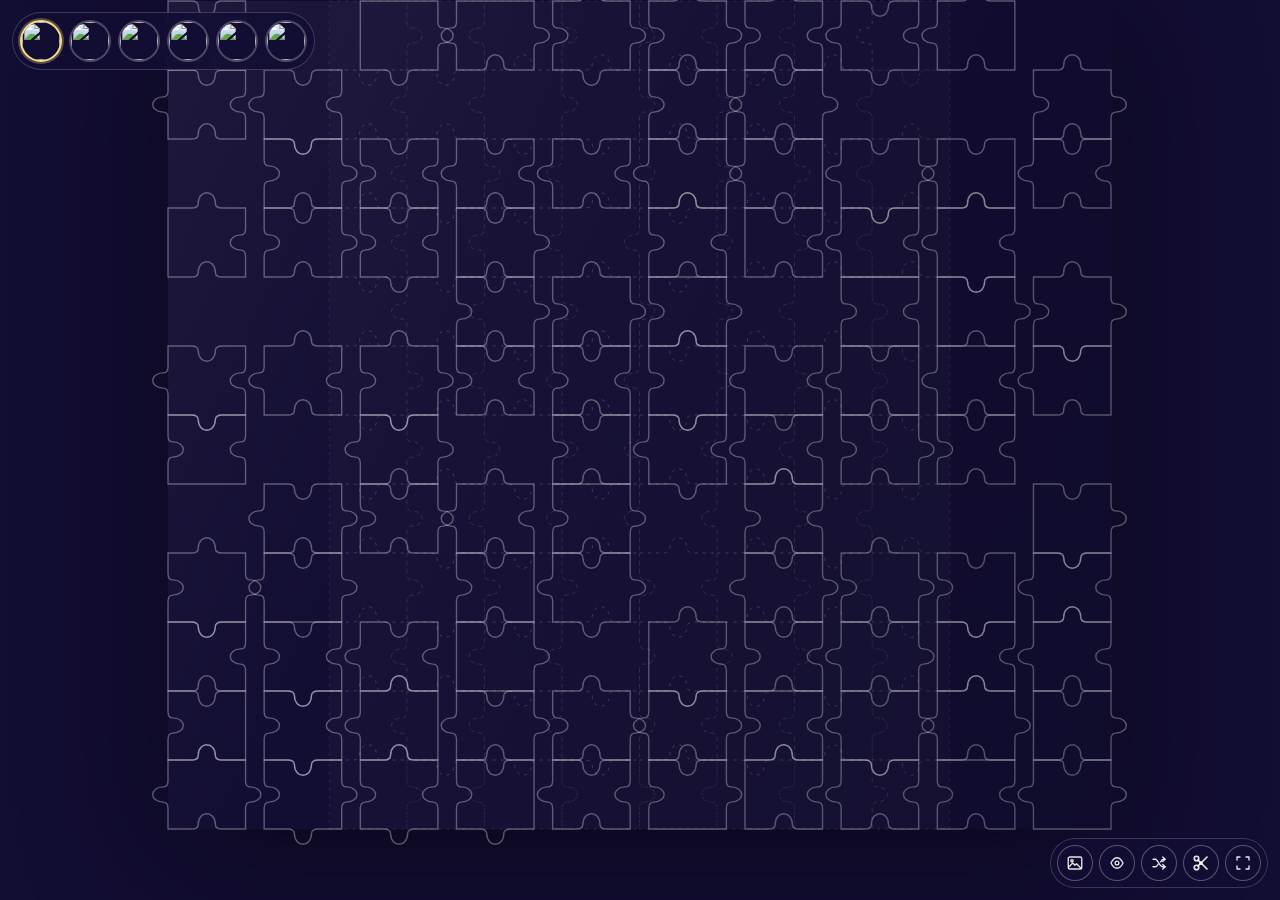
==== index.html @ 7d9d4f7b "Create separate artwork puzzle pages" ====
<!doctype html>
<html lang="en">
<head>
  <meta charset="UTF-8" />
  <meta name="viewport" content="width=device-width, initial-scale=1.0" />
  <title>AM Pattern 1</title>
  <link rel="stylesheet" href="styles.css" />
</head>
<body data-artwork="abdullah">
  <main class="game-shell">
    <div id="board" class="board" aria-label="Jigsaw puzzle board"></div>
    <div class="art-picker" aria-label="Choose artwork">
      <a class="art-option active" data-artwork="abdullah" href="abdullah.html" aria-label="Abdullah Ibrahim" aria-current="page"><img src="public/artworks/abdullah-ibrahim.jpg" alt="" draggable="false" /></a>
      <a class="art-option" data-artwork="bra-hugh" href="bra-hugh.html" aria-label="Bra Hugh"><img src="public/artworks/bra-hugh.jpg" alt="" draggable="false" /></a>
      <a class="art-option" data-artwork="mr-flavour" href="mr-flavour.html" aria-label="Mr Flavour"><img src="public/artworks/mr-flavour.jpg" alt="" draggable="false" /></a>
      <a class="art-option" data-artwork="tems" href="tems.html" aria-label="Tems"><img src="public/artworks/tems.jpg" alt="" draggable="false" /></a>
      <a class="art-option" data-artwork="thandiswa" href="thandiswa-mazwai.html" aria-label="Thandiswa Mazwai"><img src="public/artworks/thandiswa-mazwai.jpg" alt="" draggable="false" /></a>
      <a class="art-option" data-artwork="tyla" href="tyla.html" aria-label="Tyla"><img src="public/artworks/tyla.jpg" alt="" draggable="false" /></a>
    </div>
    <div class="floating-controls" aria-label="Puzzle controls">
      <button type="button" class="round-control" id="showImage" aria-label="Show reference image">
        <svg class="control-icon" viewBox="0 0 24 24" aria-hidden="true"><rect x="3" y="4" width="18" height="16" rx="2"/><circle cx="8" cy="9" r="1.5"/><path d="m4 17 5-5 3 3 2-2 6 6"/></svg>
      </button>
      <button type="button" class="round-control" id="ghostBtn" aria-label="Toggle ghost image">
        <svg class="control-icon" viewBox="0 0 24 24" aria-hidden="true"><path d="M4 12c2.4-5 5-7 8-7s5.6 2 8 7c-2.4 5-5 7-8 7s-5.6-2-8-7Z"/><circle cx="12" cy="12" r="2.5"/></svg>
      </button>
      <button type="button" class="round-control" id="shuffleBtn" aria-label="Shuffle pieces">
        <svg class="control-icon" viewBox="0 0 24 24" aria-hidden="true"><path d="M4 7h3c4 0 5 10 10 10h3"/><path d="m17 14 3 3-3 3"/><path d="M4 17h3c1.7 0 2.8-1.6 3.7-3.4M14.2 10.4C15.1 8.8 16.2 7 18 7h2"/><path d="m17 4 3 3-3 3"/></svg>
      </button>
      <button type="button" class="round-control" id="separateBtn" aria-label="Separate connected pieces">
        <svg class="control-icon" viewBox="0 0 24 24" aria-hidden="true"><circle cx="6" cy="6" r="3"/><circle cx="6" cy="18" r="3"/><circle cx="12" cy="12" r="1.4"/><path d="M8.12 8.12 12 12 20 4"/><path d="M8.12 15.88 12 12 20 20"/></svg>
      </button>
      <button type="button" class="round-control" id="fullscreenBtn" aria-label="Fullscreen">
        <svg class="control-icon" viewBox="0 0 24 24" aria-hidden="true"><path d="M8 4H4v4M16 4h4v4M20 16v4h-4M4 16v4h4"/></svg>
      </button>
    </div>
    <div id="imageModal" class="modal" aria-hidden="true"><div class="modal-card"><button type="button" class="modal-close" id="closeModal" aria-label="Close"><svg class="control-icon" viewBox="0 0 24 24" aria-hidden="true"><path d="m6 6 12 12M18 6 6 18"/></svg></button><img src="public/artworks/abdullah-ibrahim.jpg" alt="Abdullah Ibrahim artwork"/></div></div>
    <div id="winToast" class="win-toast" aria-hidden="true"><span class="win-spark" aria-hidden="true"></span><button type="button" id="playAgain" aria-label="Play again"><svg class="control-icon" viewBox="0 0 24 24" aria-hidden="true"><path d="M20 11a8 8 0 1 0 1 4"/><path d="M20 5v6h-6"/></svg></button></div>
    <span id="timer" hidden>00:00</span><span id="progressText" hidden>0 / 96 placed</span><span id="progressFill" hidden></span><span id="statusText" hidden></span><span id="finalTime" hidden>00:00</span>
  </main>
  <script src="app.js"></script>
</body>
</html>
---- styles.css ----
*{box-sizing:border-box}html,body{margin:0;width:100%;height:100%;overflow:hidden}body{background:#120d32;font-family:system-ui,sans-serif;overscroll-behavior:none;-webkit-user-select:none;user-select:none;-webkit-touch-callout:none}.game-shell{width:100%;height:100%;display:grid;place-items:center;position:relative;padding-bottom:max(0px,calc(env(safe-area-inset-bottom) + 70px));-webkit-user-select:none;user-select:none}.board{position:relative;background:#120d32;overflow:visible;touch-action:none;filter:drop-shadow(0 24px 70px rgba(0,0,0,.42));-webkit-user-select:none;user-select:none}.board:after{content:"";position:absolute;inset:0;pointer-events:none;background:linear-gradient(115deg,rgba(255,255,255,.05),transparent 35%,rgba(0,0,0,.12))}#puzzleSvg{position:absolute;inset:0;width:100%;height:100%;overflow:visible;display:block;-webkit-user-select:none;user-select:none;touch-action:none}.ghost-image{opacity:0;transition:opacity .25s;pointer-events:none}.ghost-on .ghost-image{opacity:.2}.slot{fill:rgba(255,255,255,.018);stroke:rgba(255,255,255,.15);stroke-width:1.1;stroke-dasharray:5 8;pointer-events:none}.cluster{isolation:isolate;cursor:grab;transition:none;touch-action:none;-webkit-user-select:none;user-select:none;-webkit-touch-callout:none}.cluster.dragging{cursor:grabbing;filter:none;opacity:.94}.piece{pointer-events:visiblePainted;touch-action:none;-webkit-user-select:none;user-select:none;-webkit-touch-callout:none}.piece image{pointer-events:visiblePainted;-webkit-user-drag:none;user-drag:none}.piece-outline{fill:none;stroke:rgba(255,255,255,.32);stroke-width:1.4;vector-effect:non-scaling-stroke;pointer-events:none}.cluster.snap-hint .piece-outline{stroke:#f4df84;stroke-width:2.6;filter:drop-shadow(0 0 6px rgba(244,223,132,.6))}.cluster.locked{cursor:default;filter:drop-shadow(0 0 4px rgba(255,255,255,.13))}.cluster.locked .piece-outline{stroke:rgba(255,255,255,.18)}.floating-controls{position:fixed;right:max(12px,env(safe-area-inset-right));bottom:max(12px,env(safe-area-inset-bottom));display:flex;gap:6px;padding:6px;border:1px solid rgba(255,255,255,.18);border-radius:999px;background:rgba(18,13,50,.8);backdrop-filter:blur(12px);-webkit-backdrop-filter:blur(12px);z-index:20;-webkit-user-select:none;user-select:none;-webkit-touch-callout:none;pointer-events:none}.round-control{display:grid;place-items:center;width:36px;height:36px;padding:0;border:1px solid rgba(255,255,255,.3);border-radius:50%;background:rgba(18,13,50,.72);backdrop-filter:blur(8px);-webkit-backdrop-filter:blur(8px);color:rgba(255,255,255,.9);cursor:pointer;-webkit-tap-highlight-color:transparent;-webkit-user-select:none;user-select:none;-webkit-touch-callout:none;touch-action:manipulation;pointer-events:auto}.round-control:hover,.round-control:focus-visible{background:rgba(255,255,255,.16);outline:none}.control-icon{width:18px;height:18px;fill:none;stroke:currentColor;stroke-width:1.8;stroke-linecap:round;stroke-linejoin:round;pointer-events:none}#separateBtn .control-icon{stroke-width:2.2}.round-control>*{pointer-events:none}.modal{position:fixed;inset:0;display:none;place-items:center;padding:20px;background:rgba(18,13,50,.82);z-index:30}.modal.open{display:grid}.modal-card{position:relative;max-width:90vw;max-height:90vh;background:#120d32;padding:8px}.modal-card img{display:block;max-width:calc(90vw - 16px);max-height:calc(90vh - 16px);width:auto;height:auto;-webkit-user-drag:none}.modal-close{position:absolute;right:5px;top:5px;display:grid;place-items:center;width:30px;height:30px;padding:0;border:0;border-radius:50%;background:#f5f2ed;color:#120d32;cursor:pointer;-webkit-tap-highlight-color:transparent;touch-action:manipulation}.modal-close .control-icon{width:16px;height:16px}.win-toast{position:fixed;left:50%;bottom:max(20px,calc(env(safe-area-inset-bottom) + 82px));transform:translate(-50%,110px);opacity:0;transition:.4s;z-index:40}.win-toast.show{transform:translate(-50%,0);opacity:1}.win-toast button{display:grid;place-items:center;width:38px;height:38px;padding:0;border:1px solid rgba(255,255,255,.4);border-radius:50%;background:#17132c;color:#fff;cursor:pointer;-webkit-tap-highlight-color:transparent}.win-spark{display:none}#timer,#progressText,#progressFill,#statusText,#finalTime{display:none}@media(max-width:600px){.game-shell{padding-bottom:max(0px,calc(env(safe-area-inset-bottom) + 78px))}.floating-controls{right:12px;gap:5px;padding:5px}.round-control{width:34px;height:34px}.control-icon{width:17px;height:17px}}@media(max-width:390px){.floating-controls{gap:3px;padding:4px}.round-control{width:31px;height:31px}.control-icon{width:16px;height:16px}}
.art-picker{position:fixed;left:max(12px,env(safe-area-inset-left));top:max(12px,env(safe-area-inset-top));display:flex;gap:7px;padding:7px;border:1px solid rgba(255,255,255,.18);border-radius:999px;background:rgba(18,13,50,.8);backdrop-filter:blur(12px);-webkit-backdrop-filter:blur(12px);z-index:21;max-width:calc(100vw - 24px);overflow-x:auto;overscroll-behavior:contain;-webkit-user-select:none;user-select:none;-webkit-touch-callout:none}.art-option{flex:0 0 auto;width:42px;height:42px;padding:0;border:2px solid rgba(255,255,255,.25);border-radius:50%;overflow:hidden;background:#120d32;cursor:pointer;touch-action:manipulation;-webkit-tap-highlight-color:transparent;-webkit-user-select:none;user-select:none}.art-option img{display:block;width:100%;height:100%;object-fit:cover;pointer-events:none;-webkit-user-drag:none}.art-option.active{border-color:#f4df84;box-shadow:0 0 0 2px rgba(244,223,132,.3)}.art-option:focus-visible{outline:2px solid #f4df84;outline-offset:2px}@media(max-width:600px){.art-picker{left:50%;transform:translateX(-50%);gap:5px;padding:5px;max-width:calc(100vw - 20px)}.art-option{width:38px;height:38px}}@media(max-width:390px){.art-picker{gap:3px;padding:4px}.art-option{width:34px;height:34px}}
.art-option{display:block;text-decoration:none}.cluster.flicking{cursor:grabbing;filter:drop-shadow(0 9px 12px rgba(0,0,0,.28));transition:none}
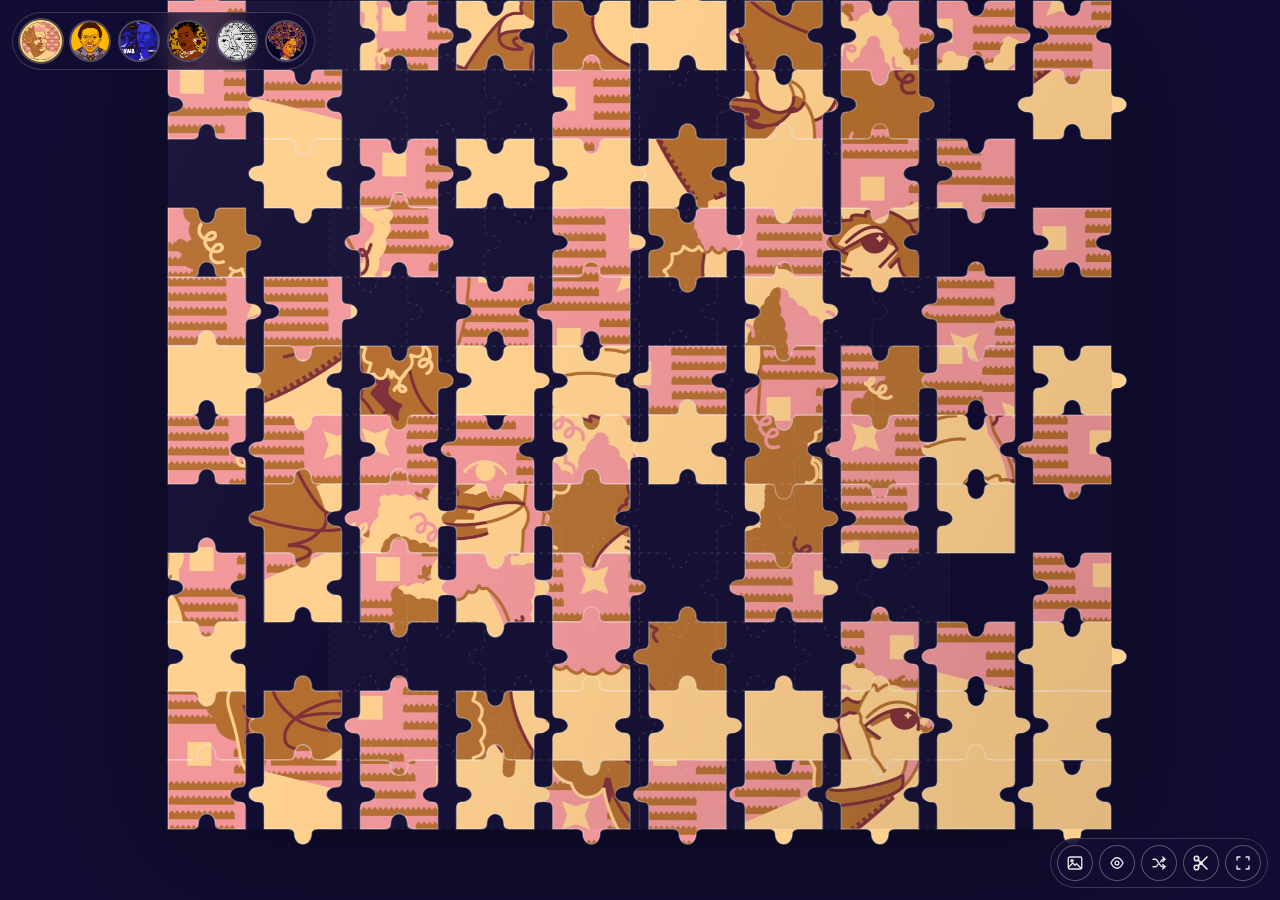
==== commit 1bccde36: "Fix artwork page asset paths" ====
--- a/index.html
+++ b/index.html
@@ -10,12 +10,12 @@
   <main class="game-shell">
     <div id="board" class="board" aria-label="Jigsaw puzzle board"></div>
     <div class="art-picker" aria-label="Choose artwork">
-      <a class="art-option active" data-artwork="abdullah" href="abdullah.html" aria-label="Abdullah Ibrahim" aria-current="page"><img src="public/artworks/abdullah-ibrahim.jpg" alt="" draggable="false" /></a>
-      <a class="art-option" data-artwork="bra-hugh" href="bra-hugh.html" aria-label="Bra Hugh"><img src="public/artworks/bra-hugh.jpg" alt="" draggable="false" /></a>
-      <a class="art-option" data-artwork="mr-flavour" href="mr-flavour.html" aria-label="Mr Flavour"><img src="public/artworks/mr-flavour.jpg" alt="" draggable="false" /></a>
-      <a class="art-option" data-artwork="tems" href="tems.html" aria-label="Tems"><img src="public/artworks/tems.jpg" alt="" draggable="false" /></a>
-      <a class="art-option" data-artwork="thandiswa" href="thandiswa-mazwai.html" aria-label="Thandiswa Mazwai"><img src="public/artworks/thandiswa-mazwai.jpg" alt="" draggable="false" /></a>
-      <a class="art-option" data-artwork="tyla" href="tyla.html" aria-label="Tyla"><img src="public/artworks/tyla.jpg" alt="" draggable="false" /></a>
+      <a class="art-option active" data-artwork="abdullah" href="abdullah.html" aria-label="Abdullah Ibrahim" aria-current="page"><img src="abdullah-ibrahim.jpg" alt="" draggable="false" /></a>
+      <a class="art-option" data-artwork="bra-hugh" href="bra-hugh.html" aria-label="Bra Hugh"><img src="bra-hugh.jpg" alt="" draggable="false" /></a>
+      <a class="art-option" data-artwork="mr-flavour" href="mr-flavour.html" aria-label="Mr Flavour"><img src="mr-flavour.jpg" alt="" draggable="false" /></a>
+      <a class="art-option" data-artwork="tems" href="tems.html" aria-label="Tems"><img src="tems.jpg" alt="" draggable="false" /></a>
+      <a class="art-option" data-artwork="thandiswa" href="thandiswa-mazwai.html" aria-label="Thandiswa Mazwai"><img src="thandiswa-mazwai.jpg" alt="" draggable="false" /></a>
+      <a class="art-option" data-artwork="tyla" href="tyla.html" aria-label="Tyla"><img src="tyla.jpg" alt="" draggable="false" /></a>
     </div>
     <div class="floating-controls" aria-label="Puzzle controls">
       <button type="button" class="round-control" id="showImage" aria-label="Show reference image">
@@ -34,7 +34,7 @@
         <svg class="control-icon" viewBox="0 0 24 24" aria-hidden="true"><path d="M8 4H4v4M16 4h4v4M20 16v4h-4M4 16v4h4"/></svg>
       </button>
     </div>
-    <div id="imageModal" class="modal" aria-hidden="true"><div class="modal-card"><button type="button" class="modal-close" id="closeModal" aria-label="Close"><svg class="control-icon" viewBox="0 0 24 24" aria-hidden="true"><path d="m6 6 12 12M18 6 6 18"/></svg></button><img src="public/artworks/abdullah-ibrahim.jpg" alt="Abdullah Ibrahim artwork"/></div></div>
+    <div id="imageModal" class="modal" aria-hidden="true"><div class="modal-card"><button type="button" class="modal-close" id="closeModal" aria-label="Close"><svg class="control-icon" viewBox="0 0 24 24" aria-hidden="true"><path d="m6 6 12 12M18 6 6 18"/></svg></button><img src="abdullah-ibrahim.jpg" alt="Abdullah Ibrahim artwork"/></div></div>
     <div id="winToast" class="win-toast" aria-hidden="true"><span class="win-spark" aria-hidden="true"></span><button type="button" id="playAgain" aria-label="Play again"><svg class="control-icon" viewBox="0 0 24 24" aria-hidden="true"><path d="M20 11a8 8 0 1 0 1 4"/><path d="M20 5v6h-6"/></svg></button></div>
     <span id="timer" hidden>00:00</span><span id="progressText" hidden>0 / 96 placed</span><span id="progressFill" hidden></span><span id="statusText" hidden></span><span id="finalTime" hidden>00:00</span>
   </main>
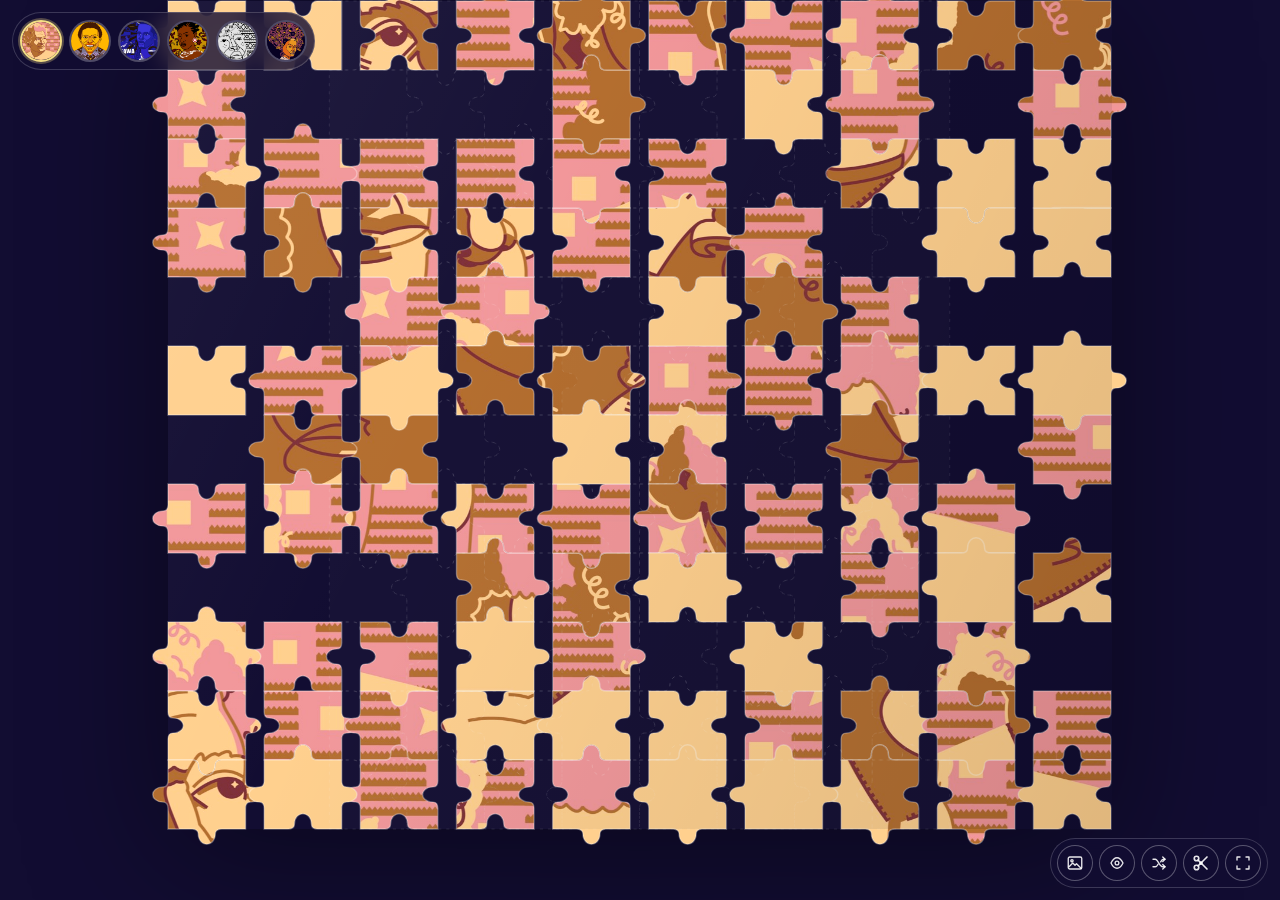
==== commit 82649461: "Refresh separate puzzle pages" ====
--- a/index.html
+++ b/index.html
@@ -4,7 +4,7 @@
   <meta charset="UTF-8" />
   <meta name="viewport" content="width=device-width, initial-scale=1.0" />
   <title>AM Pattern 1</title>
-  <link rel="stylesheet" href="styles.css" />
+  <link rel="stylesheet" href="styles.css?v=artwork-pages-2" />
 </head>
 <body data-artwork="abdullah">
   <main class="game-shell">
@@ -38,6 +38,6 @@
     <div id="winToast" class="win-toast" aria-hidden="true"><span class="win-spark" aria-hidden="true"></span><button type="button" id="playAgain" aria-label="Play again"><svg class="control-icon" viewBox="0 0 24 24" aria-hidden="true"><path d="M20 11a8 8 0 1 0 1 4"/><path d="M20 5v6h-6"/></svg></button></div>
     <span id="timer" hidden>00:00</span><span id="progressText" hidden>0 / 96 placed</span><span id="progressFill" hidden></span><span id="statusText" hidden></span><span id="finalTime" hidden>00:00</span>
   </main>
-  <script src="app.js"></script>
+  <script src="app.js?v=artwork-pages-2"></script>
 </body>
 </html>
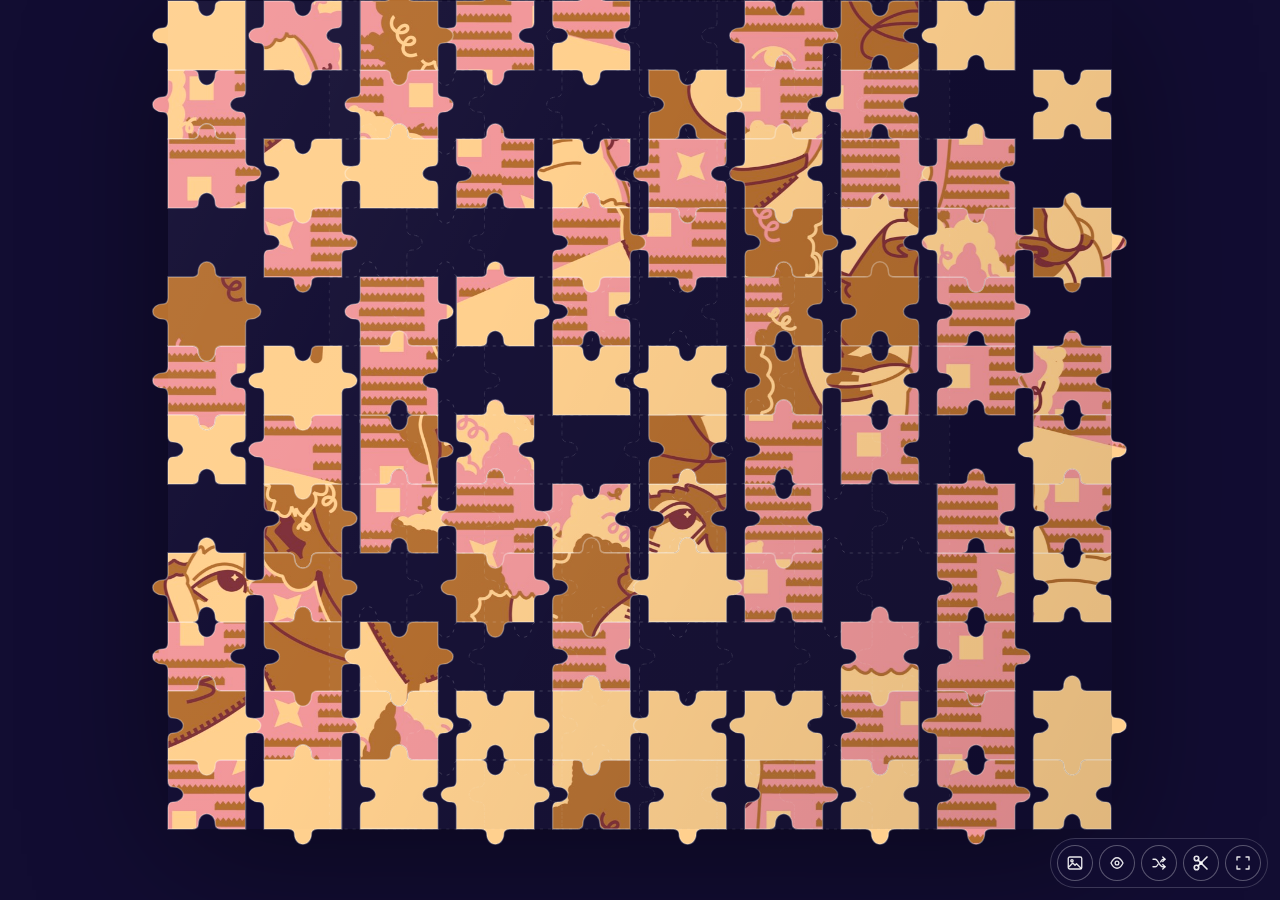
==== commit b1b8778a: "Remove artwork picker tabs" ====
--- a/index.html
+++ b/index.html
@@ -9,14 +9,6 @@
 <body data-artwork="abdullah">
   <main class="game-shell">
     <div id="board" class="board" aria-label="Jigsaw puzzle board"></div>
-    <div class="art-picker" aria-label="Choose artwork">
-      <a class="art-option active" data-artwork="abdullah" href="abdullah.html" aria-label="Abdullah Ibrahim" aria-current="page"><img src="abdullah-ibrahim.jpg" alt="" draggable="false" /></a>
-      <a class="art-option" data-artwork="bra-hugh" href="bra-hugh.html" aria-label="Bra Hugh"><img src="bra-hugh.jpg" alt="" draggable="false" /></a>
-      <a class="art-option" data-artwork="mr-flavour" href="mr-flavour.html" aria-label="Mr Flavour"><img src="mr-flavour.jpg" alt="" draggable="false" /></a>
-      <a class="art-option" data-artwork="tems" href="tems.html" aria-label="Tems"><img src="tems.jpg" alt="" draggable="false" /></a>
-      <a class="art-option" data-artwork="thandiswa" href="thandiswa-mazwai.html" aria-label="Thandiswa Mazwai"><img src="thandiswa-mazwai.jpg" alt="" draggable="false" /></a>
-      <a class="art-option" data-artwork="tyla" href="tyla.html" aria-label="Tyla"><img src="tyla.jpg" alt="" draggable="false" /></a>
-    </div>
     <div class="floating-controls" aria-label="Puzzle controls">
       <button type="button" class="round-control" id="showImage" aria-label="Show reference image">
         <svg class="control-icon" viewBox="0 0 24 24" aria-hidden="true"><rect x="3" y="4" width="18" height="16" rx="2"/><circle cx="8" cy="9" r="1.5"/><path d="m4 17 5-5 3 3 2-2 6 6"/></svg>
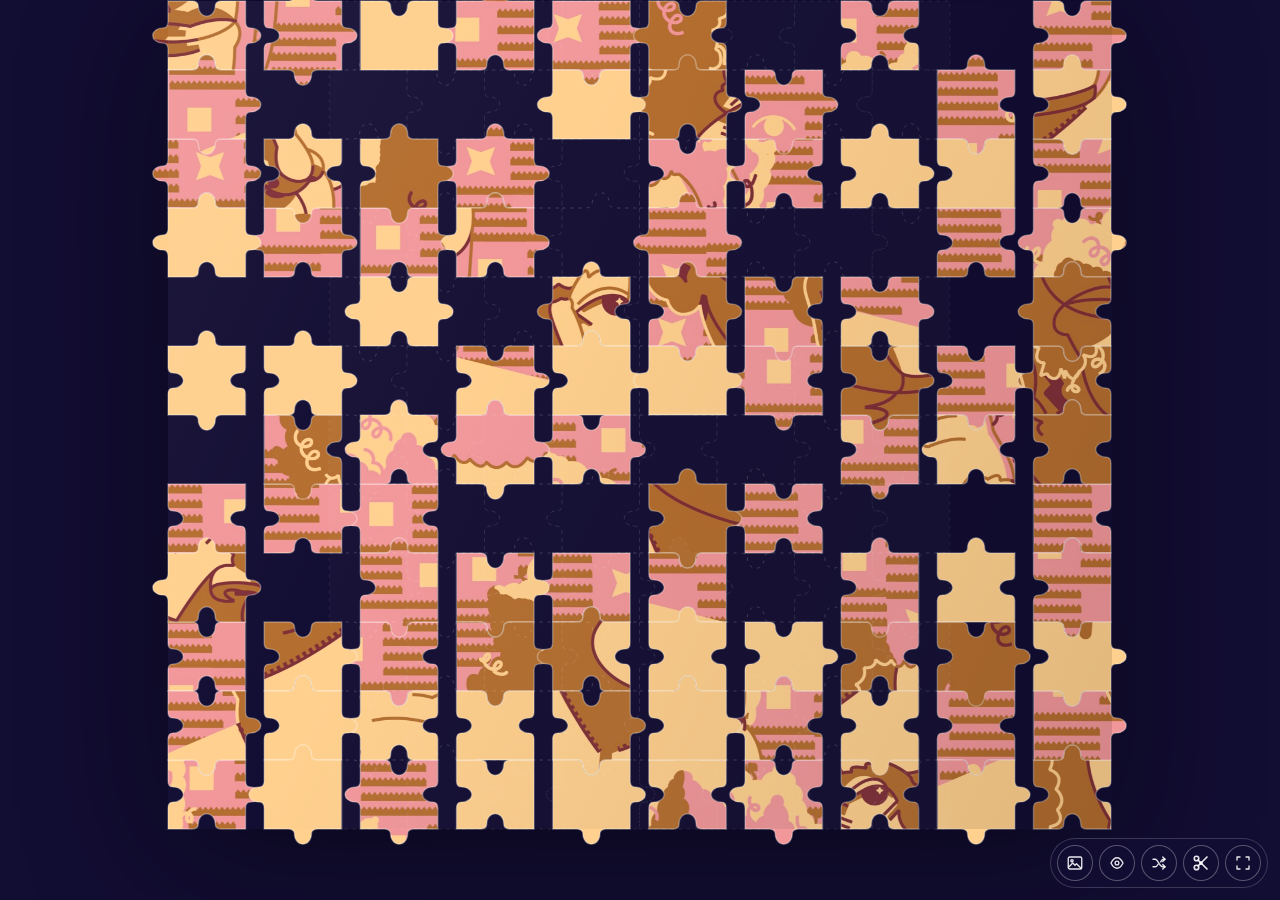
==== commit 92a97073: "Refresh artwork page links" ====
--- a/index.html
+++ b/index.html
@@ -4,7 +4,7 @@
   <meta charset="UTF-8" />
   <meta name="viewport" content="width=device-width, initial-scale=1.0" />
   <title>AM Pattern 1</title>
-  <link rel="stylesheet" href="styles.css?v=artwork-pages-2" />
+  <link rel="stylesheet" href="styles.css?v=artwork-pages-3" />
 </head>
 <body data-artwork="abdullah">
   <main class="game-shell">
@@ -30,6 +30,6 @@
     <div id="winToast" class="win-toast" aria-hidden="true"><span class="win-spark" aria-hidden="true"></span><button type="button" id="playAgain" aria-label="Play again"><svg class="control-icon" viewBox="0 0 24 24" aria-hidden="true"><path d="M20 11a8 8 0 1 0 1 4"/><path d="M20 5v6h-6"/></svg></button></div>
     <span id="timer" hidden>00:00</span><span id="progressText" hidden>0 / 96 placed</span><span id="progressFill" hidden></span><span id="statusText" hidden></span><span id="finalTime" hidden>00:00</span>
   </main>
-  <script src="app.js?v=artwork-pages-2"></script>
+  <script src="app.js?v=artwork-pages-3"></script>
 </body>
 </html>
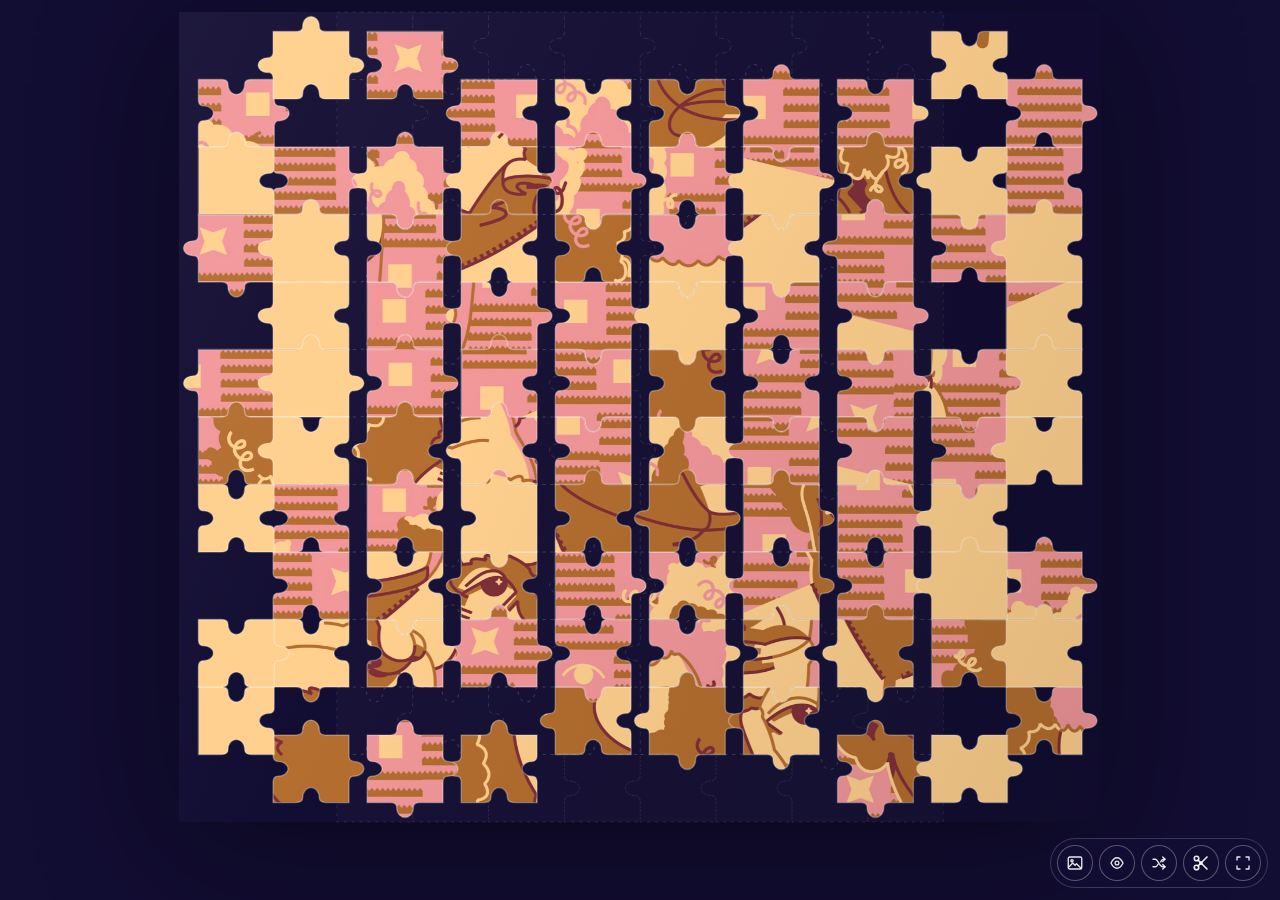
==== commit 1492b09a: "Keep loose pieces visible and recoverable" ====
--- a/index.html
+++ b/index.html
@@ -4,7 +4,7 @@
   <meta charset="UTF-8" />
   <meta name="viewport" content="width=device-width, initial-scale=1.0" />
   <title>AM Pattern 1</title>
-  <link rel="stylesheet" href="styles.css?v=artwork-pages-3" />
+  <link rel="stylesheet" href="styles.css?v=piece-recovery-4" />
 </head>
 <body data-artwork="abdullah">
   <main class="game-shell">
@@ -16,7 +16,7 @@
       <button type="button" class="round-control" id="ghostBtn" aria-label="Toggle ghost image">
         <svg class="control-icon" viewBox="0 0 24 24" aria-hidden="true"><path d="M4 12c2.4-5 5-7 8-7s5.6 2 8 7c-2.4 5-5 7-8 7s-5.6-2-8-7Z"/><circle cx="12" cy="12" r="2.5"/></svg>
       </button>
-      <button type="button" class="round-control" id="shuffleBtn" aria-label="Shuffle pieces">
+      <button type="button" class="round-control" id="shuffleBtn" aria-label="Bring loose pieces into view">
         <svg class="control-icon" viewBox="0 0 24 24" aria-hidden="true"><path d="M4 7h3c4 0 5 10 10 10h3"/><path d="m17 14 3 3-3 3"/><path d="M4 17h3c1.7 0 2.8-1.6 3.7-3.4M14.2 10.4C15.1 8.8 16.2 7 18 7h2"/><path d="m17 4 3 3-3 3"/></svg>
       </button>
       <button type="button" class="round-control" id="separateBtn" aria-label="Separate connected pieces">
@@ -30,6 +30,6 @@
     <div id="winToast" class="win-toast" aria-hidden="true"><span class="win-spark" aria-hidden="true"></span><button type="button" id="playAgain" aria-label="Play again"><svg class="control-icon" viewBox="0 0 24 24" aria-hidden="true"><path d="M20 11a8 8 0 1 0 1 4"/><path d="M20 5v6h-6"/></svg></button></div>
     <span id="timer" hidden>00:00</span><span id="progressText" hidden>0 / 96 placed</span><span id="progressFill" hidden></span><span id="statusText" hidden></span><span id="finalTime" hidden>00:00</span>
   </main>
-  <script src="app.js?v=artwork-pages-3"></script>
+  <script src="app.js?v=piece-recovery-4"></script>
 </body>
 </html>
--- a/styles.css
+++ b/styles.css
@@ -1,3 +1,9 @@
 *{box-sizing:border-box}html,body{margin:0;width:100%;height:100%;overflow:hidden}body{background:#120d32;font-family:system-ui,sans-serif;overscroll-behavior:none;-webkit-user-select:none;user-select:none;-webkit-touch-callout:none}.game-shell{width:100%;height:100%;display:grid;place-items:center;position:relative;padding-bottom:max(0px,calc(env(safe-area-inset-bottom) + 70px));-webkit-user-select:none;user-select:none}.board{position:relative;background:#120d32;overflow:visible;touch-action:none;filter:drop-shadow(0 24px 70px rgba(0,0,0,.42));-webkit-user-select:none;user-select:none}.board:after{content:"";position:absolute;inset:0;pointer-events:none;background:linear-gradient(115deg,rgba(255,255,255,.05),transparent 35%,rgba(0,0,0,.12))}#puzzleSvg{position:absolute;inset:0;width:100%;height:100%;overflow:visible;display:block;-webkit-user-select:none;user-select:none;touch-action:none}.ghost-image{opacity:0;transition:opacity .25s;pointer-events:none}.ghost-on .ghost-image{opacity:.2}.slot{fill:rgba(255,255,255,.018);stroke:rgba(255,255,255,.15);stroke-width:1.1;stroke-dasharray:5 8;pointer-events:none}.cluster{isolation:isolate;cursor:grab;transition:none;touch-action:none;-webkit-user-select:none;user-select:none;-webkit-touch-callout:none}.cluster.dragging{cursor:grabbing;filter:none;opacity:.94}.piece{pointer-events:visiblePainted;touch-action:none;-webkit-user-select:none;user-select:none;-webkit-touch-callout:none}.piece image{pointer-events:visiblePainted;-webkit-user-drag:none;user-drag:none}.piece-outline{fill:none;stroke:rgba(255,255,255,.32);stroke-width:1.4;vector-effect:non-scaling-stroke;pointer-events:none}.cluster.snap-hint .piece-outline{stroke:#f4df84;stroke-width:2.6;filter:drop-shadow(0 0 6px rgba(244,223,132,.6))}.cluster.locked{cursor:default;filter:drop-shadow(0 0 4px rgba(255,255,255,.13))}.cluster.locked .piece-outline{stroke:rgba(255,255,255,.18)}.floating-controls{position:fixed;right:max(12px,env(safe-area-inset-right));bottom:max(12px,env(safe-area-inset-bottom));display:flex;gap:6px;padding:6px;border:1px solid rgba(255,255,255,.18);border-radius:999px;background:rgba(18,13,50,.8);backdrop-filter:blur(12px);-webkit-backdrop-filter:blur(12px);z-index:20;-webkit-user-select:none;user-select:none;-webkit-touch-callout:none;pointer-events:none}.round-control{display:grid;place-items:center;width:36px;height:36px;padding:0;border:1px solid rgba(255,255,255,.3);border-radius:50%;background:rgba(18,13,50,.72);backdrop-filter:blur(8px);-webkit-backdrop-filter:blur(8px);color:rgba(255,255,255,.9);cursor:pointer;-webkit-tap-highlight-color:transparent;-webkit-user-select:none;user-select:none;-webkit-touch-callout:none;touch-action:manipulation;pointer-events:auto}.round-control:hover,.round-control:focus-visible{background:rgba(255,255,255,.16);outline:none}.control-icon{width:18px;height:18px;fill:none;stroke:currentColor;stroke-width:1.8;stroke-linecap:round;stroke-linejoin:round;pointer-events:none}#separateBtn .control-icon{stroke-width:2.2}.round-control>*{pointer-events:none}.modal{position:fixed;inset:0;display:none;place-items:center;padding:20px;background:rgba(18,13,50,.82);z-index:30}.modal.open{display:grid}.modal-card{position:relative;max-width:90vw;max-height:90vh;background:#120d32;padding:8px}.modal-card img{display:block;max-width:calc(90vw - 16px);max-height:calc(90vh - 16px);width:auto;height:auto;-webkit-user-drag:none}.modal-close{position:absolute;right:5px;top:5px;display:grid;place-items:center;width:30px;height:30px;padding:0;border:0;border-radius:50%;background:#f5f2ed;color:#120d32;cursor:pointer;-webkit-tap-highlight-color:transparent;touch-action:manipulation}.modal-close .control-icon{width:16px;height:16px}.win-toast{position:fixed;left:50%;bottom:max(20px,calc(env(safe-area-inset-bottom) + 82px));transform:translate(-50%,110px);opacity:0;transition:.4s;z-index:40}.win-toast.show{transform:translate(-50%,0);opacity:1}.win-toast button{display:grid;place-items:center;width:38px;height:38px;padding:0;border:1px solid rgba(255,255,255,.4);border-radius:50%;background:#17132c;color:#fff;cursor:pointer;-webkit-tap-highlight-color:transparent}.win-spark{display:none}#timer,#progressText,#progressFill,#statusText,#finalTime{display:none}@media(max-width:600px){.game-shell{padding-bottom:max(0px,calc(env(safe-area-inset-bottom) + 78px))}.floating-controls{right:12px;gap:5px;padding:5px}.round-control{width:34px;height:34px}.control-icon{width:17px;height:17px}}@media(max-width:390px){.floating-controls{gap:3px;padding:4px}.round-control{width:31px;height:31px}.control-icon{width:16px;height:16px}}
 .art-picker{position:fixed;left:max(12px,env(safe-area-inset-left));top:max(12px,env(safe-area-inset-top));display:flex;gap:7px;padding:7px;border:1px solid rgba(255,255,255,.18);border-radius:999px;background:rgba(18,13,50,.8);backdrop-filter:blur(12px);-webkit-backdrop-filter:blur(12px);z-index:21;max-width:calc(100vw - 24px);overflow-x:auto;overscroll-behavior:contain;-webkit-user-select:none;user-select:none;-webkit-touch-callout:none}.art-option{flex:0 0 auto;width:42px;height:42px;padding:0;border:2px solid rgba(255,255,255,.25);border-radius:50%;overflow:hidden;background:#120d32;cursor:pointer;touch-action:manipulation;-webkit-tap-highlight-color:transparent;-webkit-user-select:none;user-select:none}.art-option img{display:block;width:100%;height:100%;object-fit:cover;pointer-events:none;-webkit-user-drag:none}.art-option.active{border-color:#f4df84;box-shadow:0 0 0 2px rgba(244,223,132,.3)}.art-option:focus-visible{outline:2px solid #f4df84;outline-offset:2px}@media(max-width:600px){.art-picker{left:50%;transform:translateX(-50%);gap:5px;padding:5px;max-width:calc(100vw - 20px)}.art-option{width:38px;height:38px}}@media(max-width:390px){.art-picker{gap:3px;padding:4px}.art-option{width:34px;height:34px}}
 .art-option{display:block;text-decoration:none}.cluster.flicking{cursor:grabbing;filter:drop-shadow(0 9px 12px rgba(0,0,0,.28));transition:none}
+
+/* Fit the entire workspace above the controls, including in-app browsers. */
+.game-shell{position:fixed;min-width:0;min-height:0;padding:12px 12px max(78px,calc(env(safe-area-inset-bottom) + 70px));overflow:hidden}
+.board{min-width:0;min-height:0}
+.floating-controls{position:absolute}
+.cluster.locked .piece,.cluster.locked image{pointer-events:none}
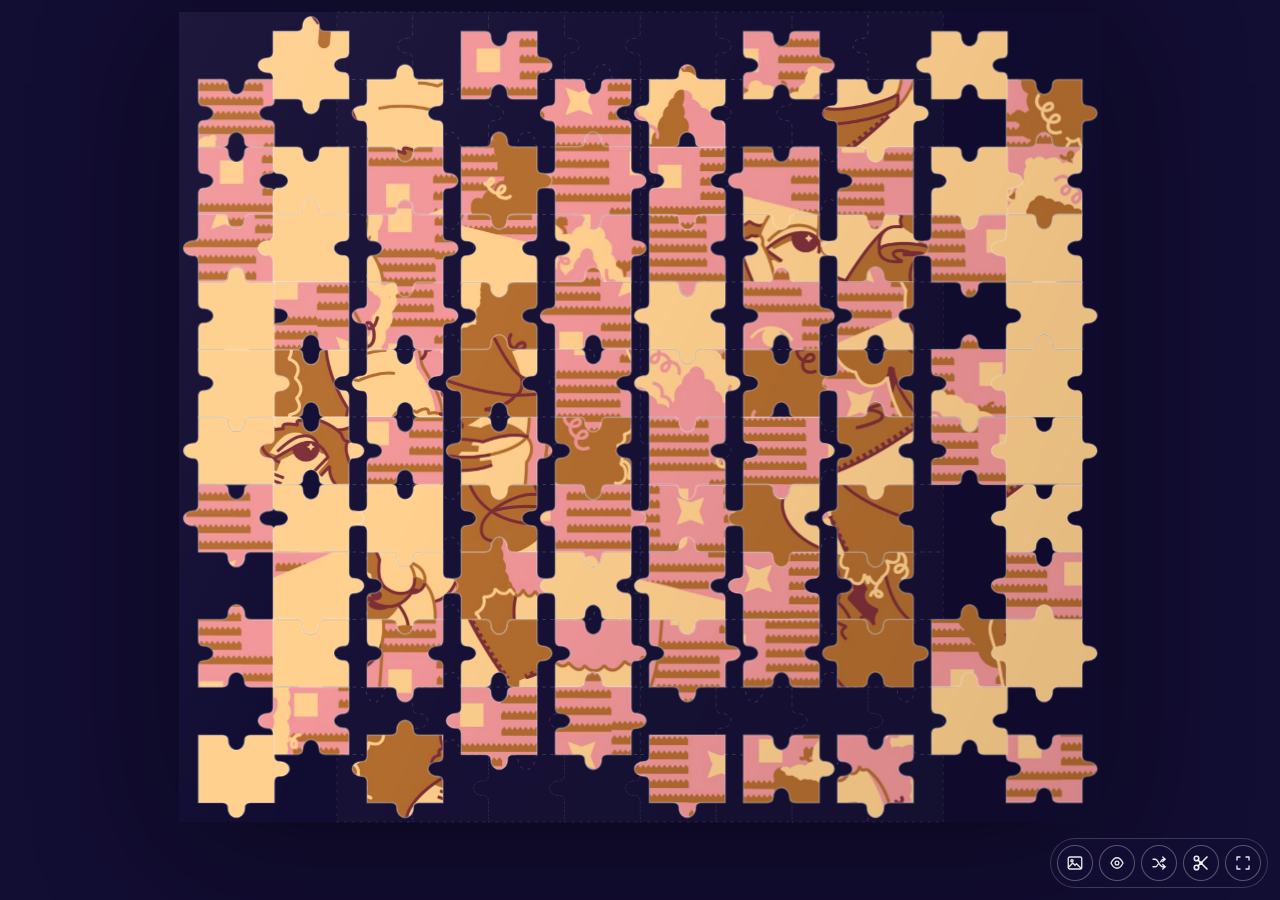
==== commit e8ef23ed: "Smooth piece dragging and snapping Ease snap animation, improve flick momentum, use coalesced pointe" ====
--- a/index.html
+++ b/index.html
@@ -4,7 +4,7 @@
   <meta charset="UTF-8" />
   <meta name="viewport" content="width=device-width, initial-scale=1.0" />
   <title>AM Pattern 1</title>
-  <link rel="stylesheet" href="styles.css?v=piece-recovery-4" />
+  <link rel="stylesheet" href="styles.css?v=piece-smooth-1" />
 </head>
 <body data-artwork="abdullah">
   <main class="game-shell">
@@ -30,6 +30,6 @@
     <div id="winToast" class="win-toast" aria-hidden="true"><span class="win-spark" aria-hidden="true"></span><button type="button" id="playAgain" aria-label="Play again"><svg class="control-icon" viewBox="0 0 24 24" aria-hidden="true"><path d="M20 11a8 8 0 1 0 1 4"/><path d="M20 5v6h-6"/></svg></button></div>
     <span id="timer" hidden>00:00</span><span id="progressText" hidden>0 / 96 placed</span><span id="progressFill" hidden></span><span id="statusText" hidden></span><span id="finalTime" hidden>00:00</span>
   </main>
-  <script src="app.js?v=piece-recovery-4"></script>
+  <script src="app.js?v=piece-smooth-1"></script>
 </body>
 </html>
--- a/styles.css
+++ b/styles.css
@@ -7,3 +7,9 @@
 .board{min-width:0;min-height:0}
 .floating-controls{position:absolute}
 .cluster.locked .piece,.cluster.locked image{pointer-events:none}
+
+/* Keep drag and flick frames light, then ease the short final snap. */
+.cluster{will-change:transform}
+.cluster.dragging{opacity:.97}
+.cluster.flicking{opacity:.98;filter:none}
+.cluster.settling{cursor:default;pointer-events:none;opacity:.98}
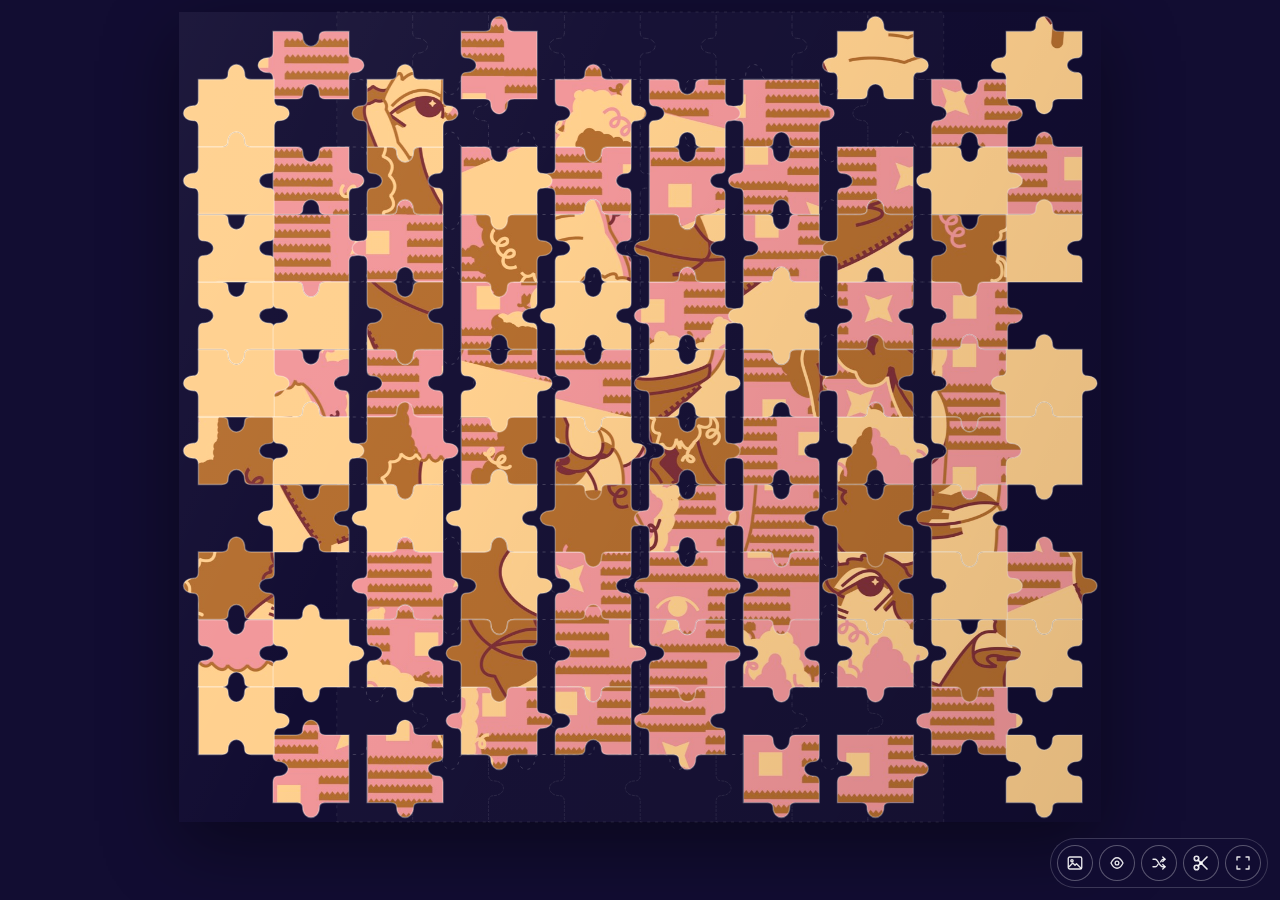
==== commit 7cd23311: "Optimize touch rendering for mobile devices Use compact artwork textures on phones and tablets, pres" ====
--- a/index.html
+++ b/index.html
@@ -4,7 +4,7 @@
   <meta charset="UTF-8" />
   <meta name="viewport" content="width=device-width, initial-scale=1.0" />
   <title>AM Pattern 1</title>
-  <link rel="stylesheet" href="styles.css?v=piece-smooth-1" />
+  <link rel="stylesheet" href="styles.css?v=piece-mobile-1" />
 </head>
 <body data-artwork="abdullah">
   <main class="game-shell">
@@ -30,6 +30,6 @@
     <div id="winToast" class="win-toast" aria-hidden="true"><span class="win-spark" aria-hidden="true"></span><button type="button" id="playAgain" aria-label="Play again"><svg class="control-icon" viewBox="0 0 24 24" aria-hidden="true"><path d="M20 11a8 8 0 1 0 1 4"/><path d="M20 5v6h-6"/></svg></button></div>
     <span id="timer" hidden>00:00</span><span id="progressText" hidden>0 / 96 placed</span><span id="progressFill" hidden></span><span id="statusText" hidden></span><span id="finalTime" hidden>00:00</span>
   </main>
-  <script src="app.js?v=piece-smooth-1"></script>
+  <script src="app.js?v=piece-mobile-1"></script>
 </body>
 </html>
--- a/styles.css
+++ b/styles.css
@@ -9,7 +9,16 @@
 .cluster.locked .piece,.cluster.locked image{pointer-events:none}
 
 /* Keep drag and flick frames light, then ease the short final snap. */
-.cluster{will-change:transform}
+.cluster.dragging,.cluster.flicking,.cluster.settling{will-change:transform}
 .cluster.dragging{opacity:.97}
 .cluster.flicking{opacity:.98;filter:none}
-.cluster.settling{cursor:default;pointer-events:none;opacity:.98}
+.cluster.settling{opacity:.98}
+.board{filter:none;box-shadow:0 24px 70px rgba(0,0,0,.42)}
+.cluster.locked,.cluster.snap-hint .piece-outline{filter:none}
+
+/* Avoid a separate isolated paint context for every piece on touch devices. */
+.cluster{isolation:auto}
+@media (pointer: coarse){
+  .board:after{display:none}
+  .floating-controls,.round-control{backdrop-filter:none;-webkit-backdrop-filter:none}
+}
